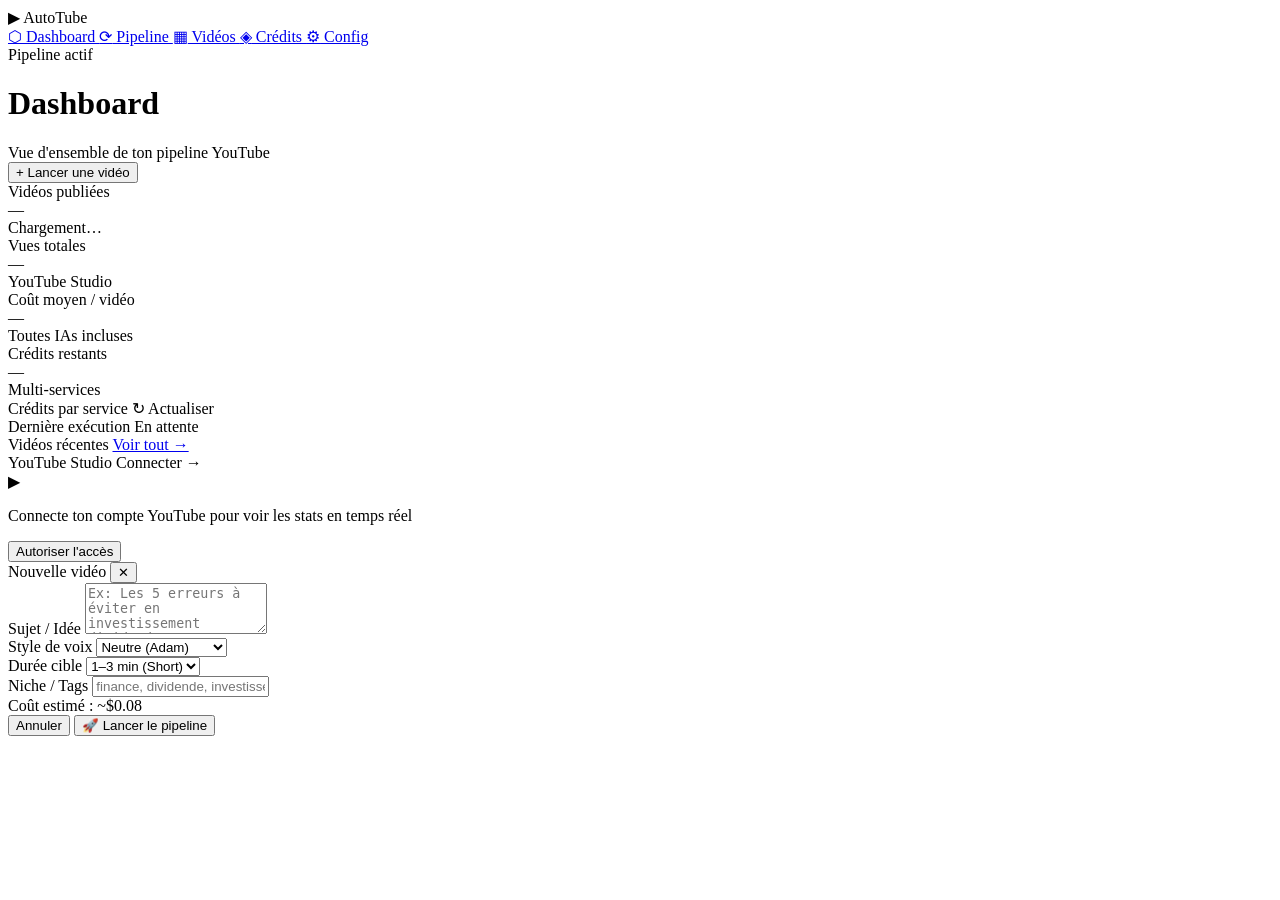
==== index.html @ abd83147 "Add files via upload" ====
<!DOCTYPE html>
<html lang="fr">
<head>
<meta charset="UTF-8">
<meta name="viewport" content="width=device-width, initial-scale=1.0">
<title>AutoTube — Tableau de bord</title>
<link rel="preconnect" href="https://fonts.googleapis.com">
<link href="https://fonts.googleapis.com/css2?family=Syne:wght@400;600;700;800&family=DM+Mono:wght@300;400;500&display=swap" rel="stylesheet">
<link rel="stylesheet" href="css/style.css">
</head>
<body>
<div class="bg-grid"></div>
<div class="bg-glow"></div>

<!-- SIDEBAR -->
<aside class="sidebar">
  <div class="logo">
    <span class="logo-icon">▶</span>
    <span class="logo-text">AutoTube</span>
  </div>
  <nav class="nav">
    <a href="index.html" class="nav-item active">
      <span class="nav-icon">⬡</span> Dashboard
    </a>
    <a href="pages/pipeline.html" class="nav-item">
      <span class="nav-icon">⟳</span> Pipeline
    </a>
    <a href="pages/videos.html" class="nav-item">
      <span class="nav-icon">▦</span> Vidéos
    </a>
    <a href="pages/credits.html" class="nav-item">
      <span class="nav-icon">◈</span> Crédits
    </a>
    <a href="pages/settings.html" class="nav-item">
      <span class="nav-icon">⚙</span> Config
    </a>
  </nav>
  <div class="sidebar-status">
    <div class="status-dot active"></div>
    <span>Pipeline actif</span>
  </div>
</aside>

<!-- MAIN -->
<main class="main">

  <!-- HEADER -->
  <header class="topbar">
    <div class="topbar-left">
      <h1 class="page-title">Dashboard</h1>
      <span class="page-sub">Vue d'ensemble de ton pipeline YouTube</span>
    </div>
    <div class="topbar-right">
      <button class="btn-launch" onclick="openLaunch()">
        <span>+ Lancer une vidéo</span>
      </button>
    </div>
  </header>

  <!-- KPI ROW -->
  <section class="kpi-row">
    <div class="kpi-card">
      <div class="kpi-label">Vidéos publiées</div>
      <div class="kpi-value" id="kpi-published">—</div>
      <div class="kpi-delta positive" id="kpi-pub-delta">Chargement…</div>
    </div>
    <div class="kpi-card">
      <div class="kpi-label">Vues totales</div>
      <div class="kpi-value" id="kpi-views">—</div>
      <div class="kpi-delta" id="kpi-views-delta">YouTube Studio</div>
    </div>
    <div class="kpi-card">
      <div class="kpi-label">Coût moyen / vidéo</div>
      <div class="kpi-value" id="kpi-cost">—</div>
      <div class="kpi-delta" id="kpi-cost-delta">Toutes IAs incluses</div>
    </div>
    <div class="kpi-card accent">
      <div class="kpi-label">Crédits restants</div>
      <div class="kpi-value" id="kpi-credits">—</div>
      <div class="kpi-delta" id="kpi-credits-delta">Multi-services</div>
    </div>
  </section>

  <!-- MIDDLE ROW -->
  <section class="mid-row">

    <!-- CREDITS PANEL -->
    <div class="panel credits-panel">
      <div class="panel-header">
        <span class="panel-title">Crédits par service</span>
        <span class="panel-action" onclick="refreshCredits()">↻ Actualiser</span>
      </div>
      <div class="credits-list" id="credits-list">
        <!-- Rempli par JS -->
      </div>
    </div>

    <!-- PIPELINE STATUS -->
    <div class="panel pipeline-panel">
      <div class="panel-header">
        <span class="panel-title">Dernière exécution</span>
        <span class="panel-badge" id="pipeline-status-badge">En attente</span>
      </div>
      <div class="pipeline-steps" id="pipeline-steps">
        <!-- Rempli par JS -->
      </div>
    </div>

  </section>

  <!-- BOTTOM ROW -->
  <section class="bot-row">

    <!-- VIDÉOS RÉCENTES -->
    <div class="panel videos-panel">
      <div class="panel-header">
        <span class="panel-title">Vidéos récentes</span>
        <a href="pages/videos.html" class="panel-action">Voir tout →</a>
      </div>
      <div class="videos-list" id="videos-list">
        <!-- Rempli par JS -->
      </div>
    </div>

    <!-- STATS YOUTUBE -->
    <div class="panel yt-panel">
      <div class="panel-header">
        <span class="panel-title">YouTube Studio</span>
        <span class="panel-action" id="yt-connect-btn" onclick="connectYoutube()">Connecter →</span>
      </div>
      <div id="yt-stats" class="yt-stats-placeholder">
        <div class="yt-placeholder-icon">▶</div>
        <p>Connecte ton compte YouTube pour voir les stats en temps réel</p>
        <button class="btn-secondary" onclick="connectYoutube()">Autoriser l'accès</button>
      </div>
    </div>

  </section>

</main>

<!-- MODAL LAUNCH -->
<div class="modal-overlay" id="launch-modal" onclick="closeLaunch(event)">
  <div class="modal">
    <div class="modal-header">
      <span class="modal-title">Nouvelle vidéo</span>
      <button class="modal-close" onclick="closeLaunch()">✕</button>
    </div>
    <div class="modal-body">
      <div class="form-group">
        <label class="form-label">Sujet / Idée</label>
        <textarea class="form-input" id="video-topic" rows="3" placeholder="Ex: Les 5 erreurs à éviter en investissement dividende…"></textarea>
      </div>
      <div class="form-row">
        <div class="form-group">
          <label class="form-label">Style de voix</label>
          <select class="form-input" id="voice-style">
            <option>Neutre (Adam)</option>
            <option>Dynamique (Josh)</option>
            <option>Calme (Rachel)</option>
          </select>
        </div>
        <div class="form-group">
          <label class="form-label">Durée cible</label>
          <select class="form-input" id="video-duration">
            <option>1–3 min (Short)</option>
            <option>5–8 min</option>
            <option>10–15 min</option>
          </select>
        </div>
      </div>
      <div class="form-group">
        <label class="form-label">Niche / Tags</label>
        <input class="form-input" id="video-tags" type="text" placeholder="finance, dividende, investissement…">
      </div>
      <div class="modal-costs">
        <span>Coût estimé :</span>
        <span class="cost-value">~$0.08</span>
      </div>
    </div>
    <div class="modal-footer">
      <button class="btn-secondary" onclick="closeLaunch()">Annuler</button>
      <button class="btn-launch" onclick="launchPipeline()">🚀 Lancer le pipeline</button>
    </div>
  </div>
</div>

<script src="js/config.js"></script>
<script src="js/dashboard.js"></script>
</body>
</html>
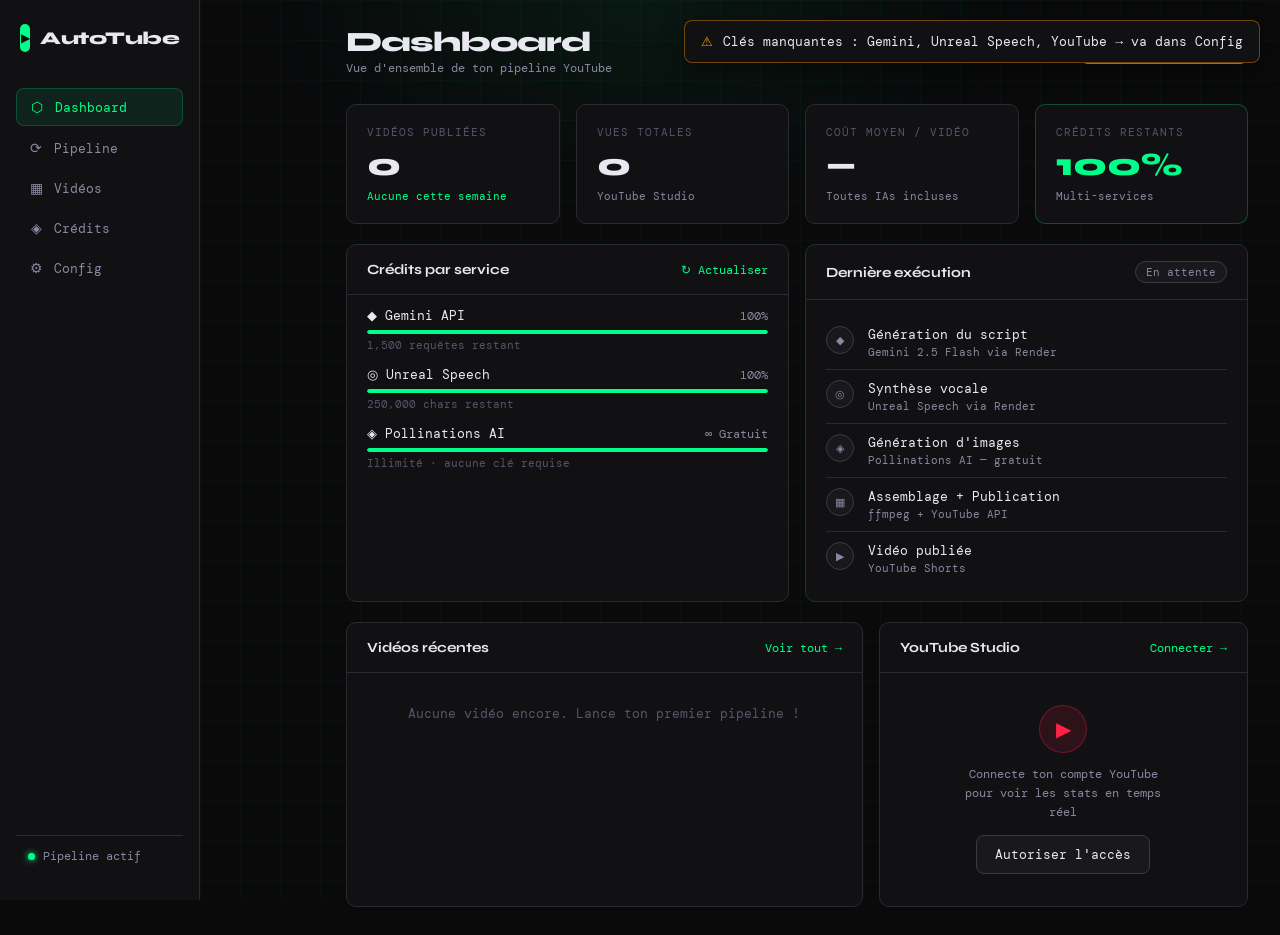
==== commit aa19e23b: "Update index.html" ====
--- a/index.html
+++ b/index.html
@@ -13,6 +13,7 @@
 <div class="bg-glow"></div>
 
 <!-- SIDEBAR -->
+  <a href="pages/agent.html" class="nav-item"><span class="nav-icon">⬢</span> Agent IA</a>
 <aside class="sidebar">
   <div class="logo">
     <span class="logo-icon">▶</span>
--- a/css/style.css
+++ b/css/style.css
@@ -0,0 +1,395 @@
+:root {
+  --bg: #0a0a0b;
+  --bg2: #111114;
+  --bg3: #18181d;
+  --border: #2a2a32;
+  --border2: #3a3a45;
+  --text: #e8e8f0;
+  --text2: #8888a0;
+  --text3: #55556a;
+  --accent: #00ff88;
+  --accent2: #00cc6a;
+  --accent-dim: rgba(0,255,136,0.08);
+  --accent-glow: rgba(0,255,136,0.15);
+  --warn: #ff9500;
+  --danger: #ff3b55;
+  --info: #4da6ff;
+  --yt-red: #ff2244;
+  --radius: 10px;
+  --font-head: 'Syne', sans-serif;
+  --font-mono: 'DM Mono', monospace;
+}
+
+*, *::before, *::after { box-sizing: border-box; margin: 0; padding: 0; }
+
+html { font-size: 14px; }
+
+body {
+  background: var(--bg);
+  color: var(--text);
+  font-family: var(--font-mono);
+  min-height: 100vh;
+  display: flex;
+  overflow-x: hidden;
+}
+
+/* BACKGROUND */
+.bg-grid {
+  position: fixed; inset: 0; z-index: 0; pointer-events: none;
+  background-image:
+    linear-gradient(rgba(0,255,136,0.03) 1px, transparent 1px),
+    linear-gradient(90deg, rgba(0,255,136,0.03) 1px, transparent 1px);
+  background-size: 40px 40px;
+}
+.bg-glow {
+  position: fixed; top: -200px; left: 50%; transform: translateX(-50%);
+  width: 800px; height: 400px; z-index: 0; pointer-events: none;
+  background: radial-gradient(ellipse, rgba(0,255,136,0.06) 0%, transparent 70%);
+}
+
+/* SIDEBAR */
+.sidebar {
+  position: fixed; left: 0; top: 0; bottom: 0;
+  width: 200px; z-index: 100;
+  background: var(--bg2);
+  border-right: 1px solid var(--border);
+  display: flex; flex-direction: column;
+  padding: 24px 16px;
+}
+
+.logo {
+  display: flex; align-items: center; gap: 10px;
+  margin-bottom: 36px; padding: 0 4px;
+}
+.logo-icon {
+  width: 28px; height: 28px;
+  background: var(--accent); color: var(--bg);
+  display: flex; align-items: center; justify-content: center;
+  font-size: 12px; border-radius: 6px;
+  font-family: var(--font-head);
+}
+.logo-text {
+  font-family: var(--font-head);
+  font-weight: 800; font-size: 18px;
+  color: var(--text);
+  letter-spacing: -0.5px;
+}
+
+.nav { display: flex; flex-direction: column; gap: 4px; flex: 1; }
+
+.nav-item {
+  display: flex; align-items: center; gap: 10px;
+  padding: 9px 12px; border-radius: 8px;
+  color: var(--text2); text-decoration: none;
+  font-size: 13px; font-family: var(--font-mono);
+  transition: all 0.15s ease;
+}
+.nav-item:hover { background: var(--bg3); color: var(--text); }
+.nav-item.active {
+  background: var(--accent-dim);
+  color: var(--accent);
+  border: 1px solid rgba(0,255,136,0.2);
+}
+.nav-icon { font-size: 14px; width: 16px; text-align: center; }
+
+.sidebar-status {
+  display: flex; align-items: center; gap: 8px;
+  padding: 12px;
+  border-top: 1px solid var(--border);
+  color: var(--text2); font-size: 12px;
+}
+.status-dot {
+  width: 7px; height: 7px; border-radius: 50%;
+  background: var(--text3);
+}
+.status-dot.active {
+  background: var(--accent);
+  box-shadow: 0 0 6px var(--accent);
+  animation: pulse 2s ease-in-out infinite;
+}
+@keyframes pulse {
+  0%,100% { opacity: 1; }
+  50% { opacity: 0.5; }
+}
+
+/* MAIN */
+.main {
+  margin-left: 200px; flex: 1;
+  padding: 28px 32px;
+  position: relative; z-index: 1;
+  max-width: calc(100vw - 200px);
+  overflow-x: hidden;
+}
+
+/* TOPBAR */
+.topbar {
+  display: flex; align-items: flex-start; justify-content: space-between;
+  margin-bottom: 28px;
+}
+.page-title {
+  font-family: var(--font-head);
+  font-size: 28px; font-weight: 800;
+  color: var(--text); letter-spacing: -1px;
+  line-height: 1;
+}
+.page-sub {
+  display: block; margin-top: 4px;
+  color: var(--text2); font-size: 12px;
+}
+
+/* BUTTONS */
+.btn-launch {
+  background: var(--accent); color: var(--bg);
+  border: none; border-radius: 8px;
+  padding: 10px 18px; font-family: var(--font-head);
+  font-weight: 700; font-size: 13px; cursor: pointer;
+  transition: all 0.15s;
+  white-space: nowrap;
+}
+.btn-launch:hover {
+  background: #fff;
+  box-shadow: 0 0 20px var(--accent-glow);
+}
+.btn-secondary {
+  background: var(--bg3); color: var(--text);
+  border: 1px solid var(--border2);
+  border-radius: 8px; padding: 10px 18px;
+  font-family: var(--font-mono); font-size: 13px;
+  cursor: pointer; transition: all 0.15s;
+}
+.btn-secondary:hover { border-color: var(--accent); color: var(--accent); }
+
+/* KPI ROW */
+.kpi-row {
+  display: grid; grid-template-columns: repeat(4, 1fr);
+  gap: 16px; margin-bottom: 20px;
+}
+.kpi-card {
+  background: var(--bg2);
+  border: 1px solid var(--border);
+  border-radius: var(--radius);
+  padding: 20px;
+  transition: border-color 0.2s;
+}
+.kpi-card:hover { border-color: var(--border2); }
+.kpi-card.accent { border-color: rgba(0,255,136,0.25); }
+.kpi-label { font-size: 11px; color: var(--text3); text-transform: uppercase; letter-spacing: 1px; margin-bottom: 10px; }
+.kpi-value { font-family: var(--font-head); font-size: 32px; font-weight: 800; color: var(--text); line-height: 1; margin-bottom: 8px; }
+.kpi-card.accent .kpi-value { color: var(--accent); }
+.kpi-delta { font-size: 11px; color: var(--text2); }
+.kpi-delta.positive { color: var(--accent); }
+.kpi-delta.warn { color: var(--warn); }
+
+/* MID ROW */
+.mid-row {
+  display: grid; grid-template-columns: 1fr 1fr;
+  gap: 16px; margin-bottom: 20px;
+}
+
+/* BOT ROW */
+.bot-row {
+  display: grid; grid-template-columns: 1.4fr 1fr;
+  gap: 16px;
+}
+
+/* PANELS */
+.panel {
+  background: var(--bg2);
+  border: 1px solid var(--border);
+  border-radius: var(--radius);
+  overflow: hidden;
+}
+.panel-header {
+  display: flex; align-items: center; justify-content: space-between;
+  padding: 16px 20px;
+  border-bottom: 1px solid var(--border);
+}
+.panel-title {
+  font-family: var(--font-head); font-weight: 700;
+  font-size: 14px; color: var(--text);
+}
+.panel-action {
+  font-size: 12px; color: var(--accent);
+  cursor: pointer; text-decoration: none;
+}
+.panel-action:hover { text-decoration: underline; }
+.panel-badge {
+  font-size: 11px; padding: 3px 10px;
+  border-radius: 20px;
+  background: var(--bg3); color: var(--text2);
+  border: 1px solid var(--border2);
+}
+.panel-badge.running { background: rgba(0,255,136,0.1); color: var(--accent); border-color: rgba(0,255,136,0.3); }
+.panel-badge.error { background: rgba(255,59,85,0.1); color: var(--danger); border-color: rgba(255,59,85,0.3); }
+
+/* CREDITS LIST */
+.credits-list { padding: 12px 20px; display: flex; flex-direction: column; gap: 14px; }
+.credit-item {}
+.credit-header { display: flex; justify-content: space-between; align-items: center; margin-bottom: 6px; }
+.credit-name { font-size: 13px; color: var(--text); }
+.credit-value { font-family: var(--font-mono); font-size: 12px; color: var(--text2); }
+.credit-value.warn { color: var(--warn); }
+.credit-value.danger { color: var(--danger); }
+.credit-bar { height: 4px; background: var(--bg3); border-radius: 2px; overflow: hidden; }
+.credit-fill {
+  height: 100%; border-radius: 2px;
+  background: var(--accent);
+  transition: width 0.6s ease;
+}
+.credit-fill.warn { background: var(--warn); }
+.credit-fill.danger { background: var(--danger); }
+
+/* PIPELINE STEPS */
+.pipeline-steps { padding: 16px 20px; display: flex; flex-direction: column; gap: 0; }
+.pipeline-step {
+  display: flex; align-items: flex-start; gap: 14px;
+  padding: 10px 0;
+  border-bottom: 1px solid var(--border);
+  position: relative;
+}
+.pipeline-step:last-child { border-bottom: none; }
+.step-icon {
+  width: 28px; height: 28px; border-radius: 50%;
+  display: flex; align-items: center; justify-content: center;
+  font-size: 11px; flex-shrink: 0;
+  background: var(--bg3); border: 1px solid var(--border2);
+  color: var(--text2);
+}
+.step-icon.done { background: rgba(0,255,136,0.12); border-color: rgba(0,255,136,0.4); color: var(--accent); }
+.step-icon.running { background: rgba(77,166,255,0.12); border-color: rgba(77,166,255,0.4); color: var(--info); animation: pulse 1s infinite; }
+.step-icon.error { background: rgba(255,59,85,0.12); border-color: rgba(255,59,85,0.4); color: var(--danger); }
+.step-info { flex: 1; }
+.step-name { font-size: 13px; color: var(--text); margin-bottom: 2px; }
+.step-detail { font-size: 11px; color: var(--text2); }
+.step-time { font-size: 11px; color: var(--text3); font-family: var(--font-mono); }
+
+/* VIDEOS LIST */
+.videos-list { padding: 0; }
+.video-item {
+  display: flex; align-items: center; gap: 14px;
+  padding: 14px 20px;
+  border-bottom: 1px solid var(--border);
+  transition: background 0.15s;
+  cursor: pointer;
+}
+.video-item:last-child { border-bottom: none; }
+.video-item:hover { background: var(--bg3); }
+.video-thumb {
+  width: 64px; height: 36px; border-radius: 4px;
+  background: var(--bg3); border: 1px solid var(--border2);
+  display: flex; align-items: center; justify-content: center;
+  color: var(--text3); font-size: 16px; flex-shrink: 0;
+  overflow: hidden;
+}
+.video-thumb img { width: 100%; height: 100%; object-fit: cover; }
+.video-info { flex: 1; min-width: 0; }
+.video-title {
+  font-size: 13px; color: var(--text);
+  white-space: nowrap; overflow: hidden; text-overflow: ellipsis;
+  margin-bottom: 3px;
+}
+.video-meta { font-size: 11px; color: var(--text2); }
+.video-status {
+  font-size: 10px; padding: 2px 8px; border-radius: 4px;
+  font-family: var(--font-mono); flex-shrink: 0;
+}
+.video-status.published { background: rgba(0,255,136,0.1); color: var(--accent); }
+.video-status.processing { background: rgba(77,166,255,0.1); color: var(--info); }
+.video-status.error { background: rgba(255,59,85,0.1); color: var(--danger); }
+.video-status.draft { background: var(--bg3); color: var(--text2); border: 1px solid var(--border2); }
+
+/* YOUTUBE PANEL */
+.yt-stats-placeholder {
+  display: flex; flex-direction: column; align-items: center; justify-content: center;
+  padding: 32px 20px; gap: 12px; text-align: center;
+}
+.yt-placeholder-icon {
+  width: 48px; height: 48px; border-radius: 50%;
+  background: rgba(255,34,68,0.12); border: 1px solid rgba(255,34,68,0.3);
+  display: flex; align-items: center; justify-content: center;
+  font-size: 20px; color: var(--yt-red);
+}
+.yt-stats-placeholder p { font-size: 12px; color: var(--text2); max-width: 200px; line-height: 1.6; }
+
+.yt-stats-grid { padding: 16px 20px; display: grid; grid-template-columns: 1fr 1fr; gap: 16px; }
+.yt-stat-item { }
+.yt-stat-label { font-size: 10px; color: var(--text3); text-transform: uppercase; letter-spacing: 1px; margin-bottom: 4px; }
+.yt-stat-value { font-family: var(--font-head); font-size: 22px; font-weight: 700; color: var(--text); }
+.yt-stat-delta { font-size: 11px; color: var(--text2); margin-top: 2px; }
+.yt-stat-delta.up { color: var(--accent); }
+
+/* MODAL */
+.modal-overlay {
+  position: fixed; inset: 0; z-index: 1000;
+  background: rgba(0,0,0,0.7);
+  backdrop-filter: blur(4px);
+  display: none; align-items: center; justify-content: center;
+}
+.modal-overlay.open { display: flex; }
+.modal {
+  background: var(--bg2); border: 1px solid var(--border2);
+  border-radius: 14px; width: 480px; max-width: 94vw;
+  box-shadow: 0 24px 60px rgba(0,0,0,0.6);
+}
+.modal-header {
+  display: flex; justify-content: space-between; align-items: center;
+  padding: 20px 24px; border-bottom: 1px solid var(--border);
+}
+.modal-title { font-family: var(--font-head); font-weight: 700; font-size: 18px; }
+.modal-close { background: none; border: none; color: var(--text2); font-size: 18px; cursor: pointer; padding: 4px; }
+.modal-close:hover { color: var(--text); }
+.modal-body { padding: 20px 24px; display: flex; flex-direction: column; gap: 16px; }
+.modal-footer { padding: 16px 24px; border-top: 1px solid var(--border); display: flex; justify-content: flex-end; gap: 10px; }
+
+.form-group { display: flex; flex-direction: column; gap: 6px; }
+.form-row { display: grid; grid-template-columns: 1fr 1fr; gap: 12px; }
+.form-label { font-size: 11px; color: var(--text2); text-transform: uppercase; letter-spacing: 0.8px; }
+.form-input {
+  background: var(--bg3); border: 1px solid var(--border2);
+  border-radius: 8px; color: var(--text);
+  font-family: var(--font-mono); font-size: 13px;
+  padding: 10px 12px; resize: vertical;
+  transition: border-color 0.15s;
+  appearance: none;
+}
+.form-input:focus { outline: none; border-color: var(--accent); }
+.form-input option { background: var(--bg2); }
+
+.modal-costs {
+  display: flex; justify-content: space-between; align-items: center;
+  padding: 10px 14px; background: var(--accent-dim);
+  border: 1px solid rgba(0,255,136,0.2); border-radius: 8px;
+  font-size: 13px; color: var(--text2);
+}
+.cost-value { color: var(--accent); font-family: var(--font-head); font-weight: 700; }
+
+/* ALERT TOAST */
+.toast-container { position: fixed; top: 20px; right: 20px; z-index: 2000; display: flex; flex-direction: column; gap: 8px; }
+.toast {
+  background: var(--bg2); border: 1px solid var(--border2);
+  border-radius: 8px; padding: 12px 16px;
+  font-size: 13px; color: var(--text);
+  box-shadow: 0 8px 24px rgba(0,0,0,0.4);
+  display: flex; align-items: center; gap: 10px;
+  animation: slideIn 0.2s ease;
+  min-width: 260px;
+}
+.toast.success { border-color: rgba(0,255,136,0.4); }
+.toast.warn { border-color: rgba(255,149,0,0.4); }
+.toast.error { border-color: rgba(255,59,85,0.4); }
+@keyframes slideIn {
+  from { transform: translateX(20px); opacity: 0; }
+  to { transform: translateX(0); opacity: 1; }
+}
+
+/* RESPONSIVE */
+@media (max-width: 1100px) {
+  .kpi-row { grid-template-columns: repeat(2, 1fr); }
+  .mid-row, .bot-row { grid-template-columns: 1fr; }
+}
+@media (max-width: 700px) {
+  .sidebar { width: 56px; padding: 16px 8px; }
+  .logo-text, .nav-item span:last-child, .sidebar-status span { display: none; }
+  .main { margin-left: 56px; padding: 16px; }
+  .kpi-row { grid-template-columns: 1fr 1fr; gap: 10px; }
+}
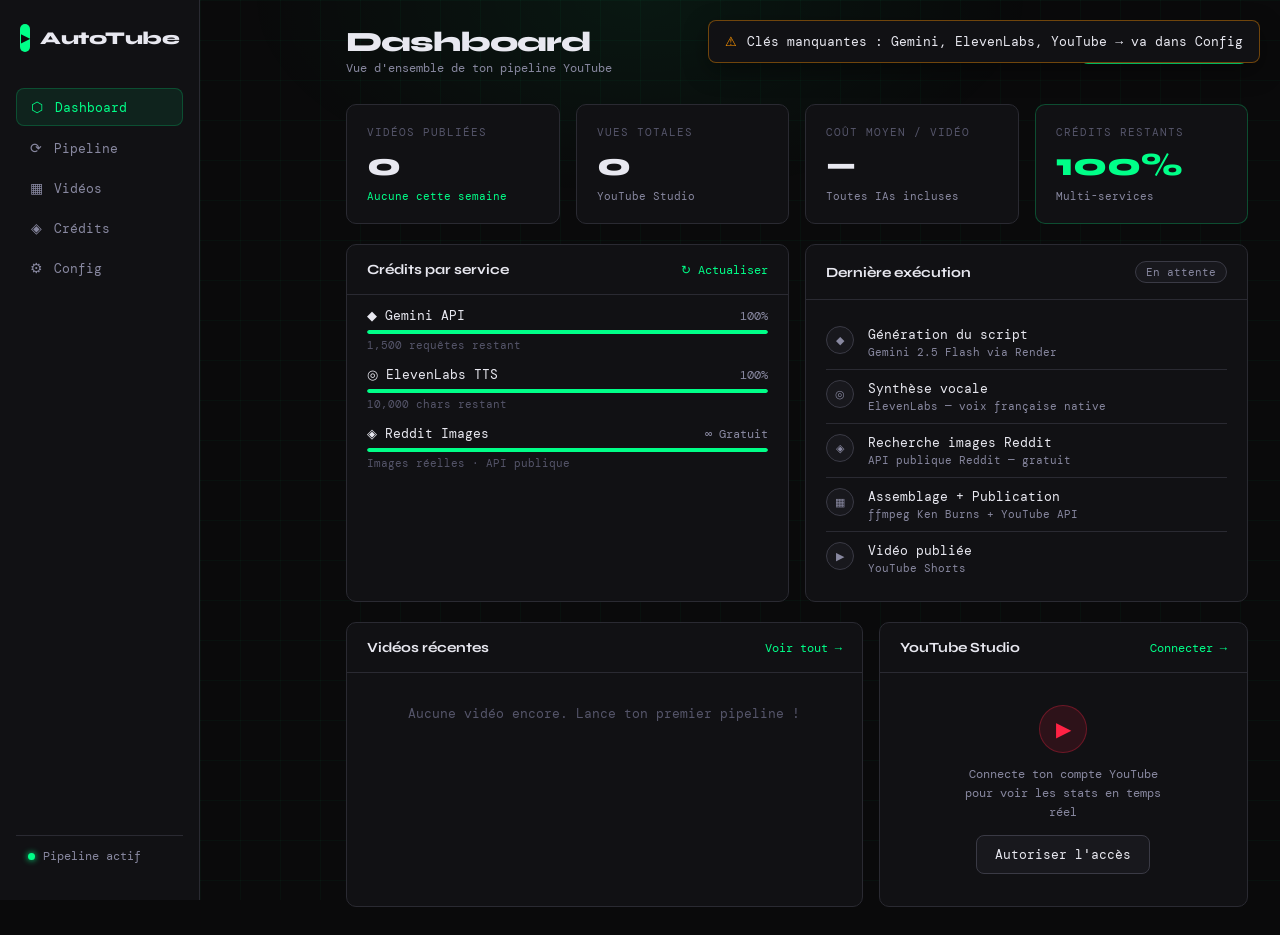
==== commit 0acc1ada: "Update index.html" ====
--- a/index.html
+++ b/index.html
@@ -149,6 +149,13 @@
     </div>
     <div class="modal-body">
       <div class="form-group">
+        <label class="form-label">Mode de création</label>
+        <div style="display:flex; gap:16px; margin-bottom: 16px; color: var(--text2); font-size: 14px;">
+          <label style="cursor:pointer;"><input type="radio" name="video-mode" value="1" checked> 🖼️ Mode 1: Histoire (Images)</label>
+          <label style="cursor:pointer;"><input type="radio" name="video-mode" value="2"> 🎬 Mode 2: Vidéo Commentée (Reddit)</label>
+        </div>
+      </div>
+      <div class="form-group">
         <label class="form-label">Sujet / Idée</label>
         <textarea class="form-input" id="video-topic" rows="3" placeholder="Ex: Les 5 erreurs à éviter en investissement dividende…"></textarea>
       </div>
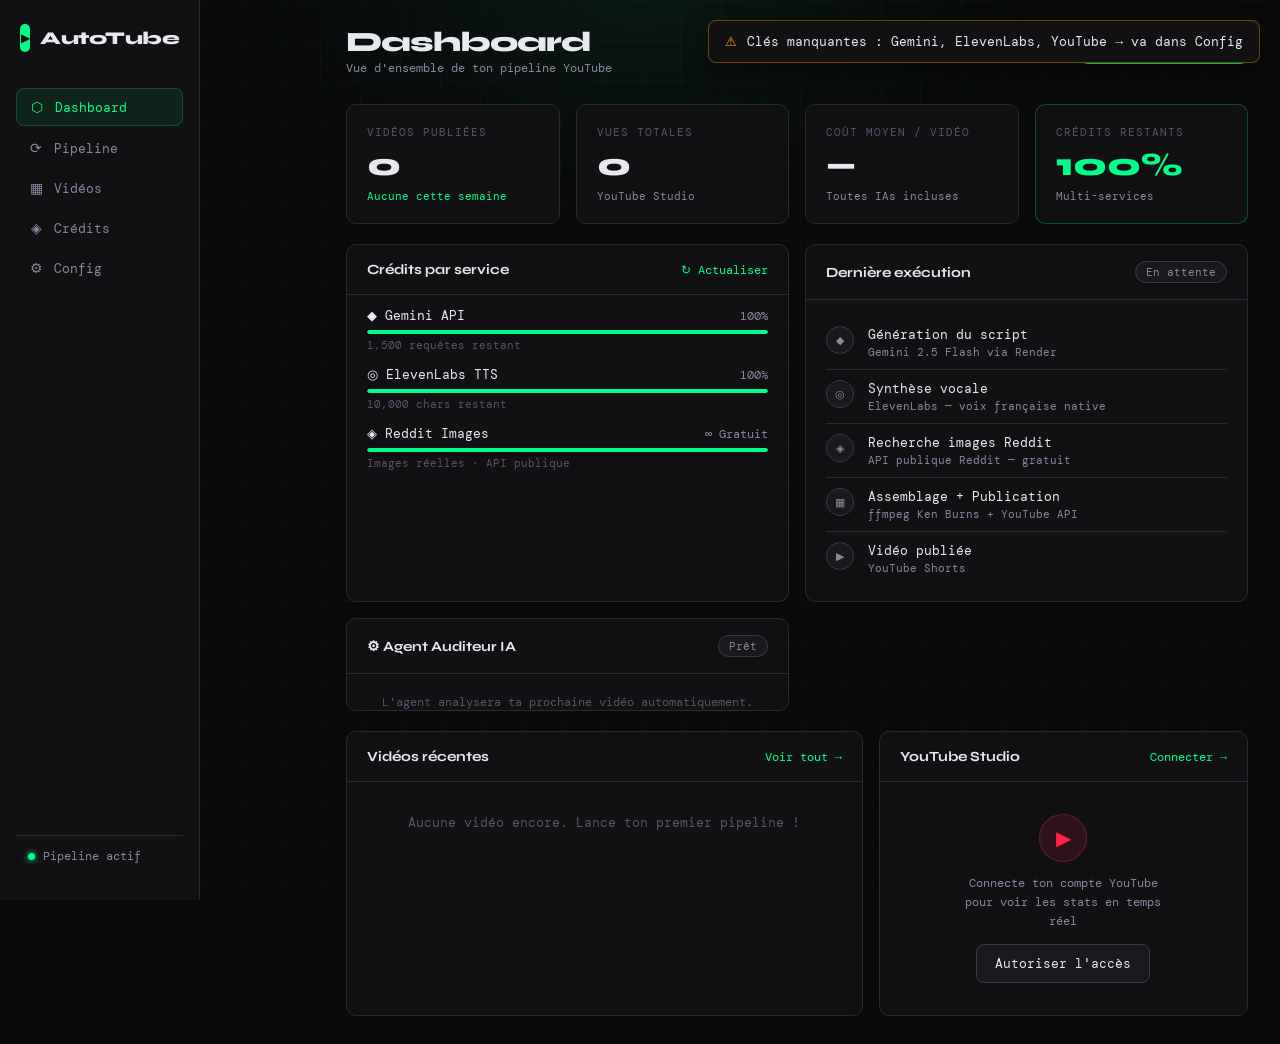
==== commit 90cbe23d: "Update index.html" ====
--- a/index.html
+++ b/index.html
@@ -104,6 +104,17 @@
       </div>
       <div class="pipeline-steps" id="pipeline-steps">
         <!-- Rempli par JS -->
+      </div>
+    </div>
+
+    <!-- IA AUDITOR -->
+    <div class="panel auditor-panel">
+      <div class="panel-header">
+        <span class="panel-title">⚙ Agent Auditeur IA</span>
+        <span class="panel-badge" id="audit-status">Prêt</span>
+      </div>
+      <div id="audit-content" class="audit-content">
+        <p style="color:var(--text3); font-size:12px; margin-top:20px; text-align:center;">L'agent analysera ta prochaine vidéo automatiquement.</p>
       </div>
     </div>
 
